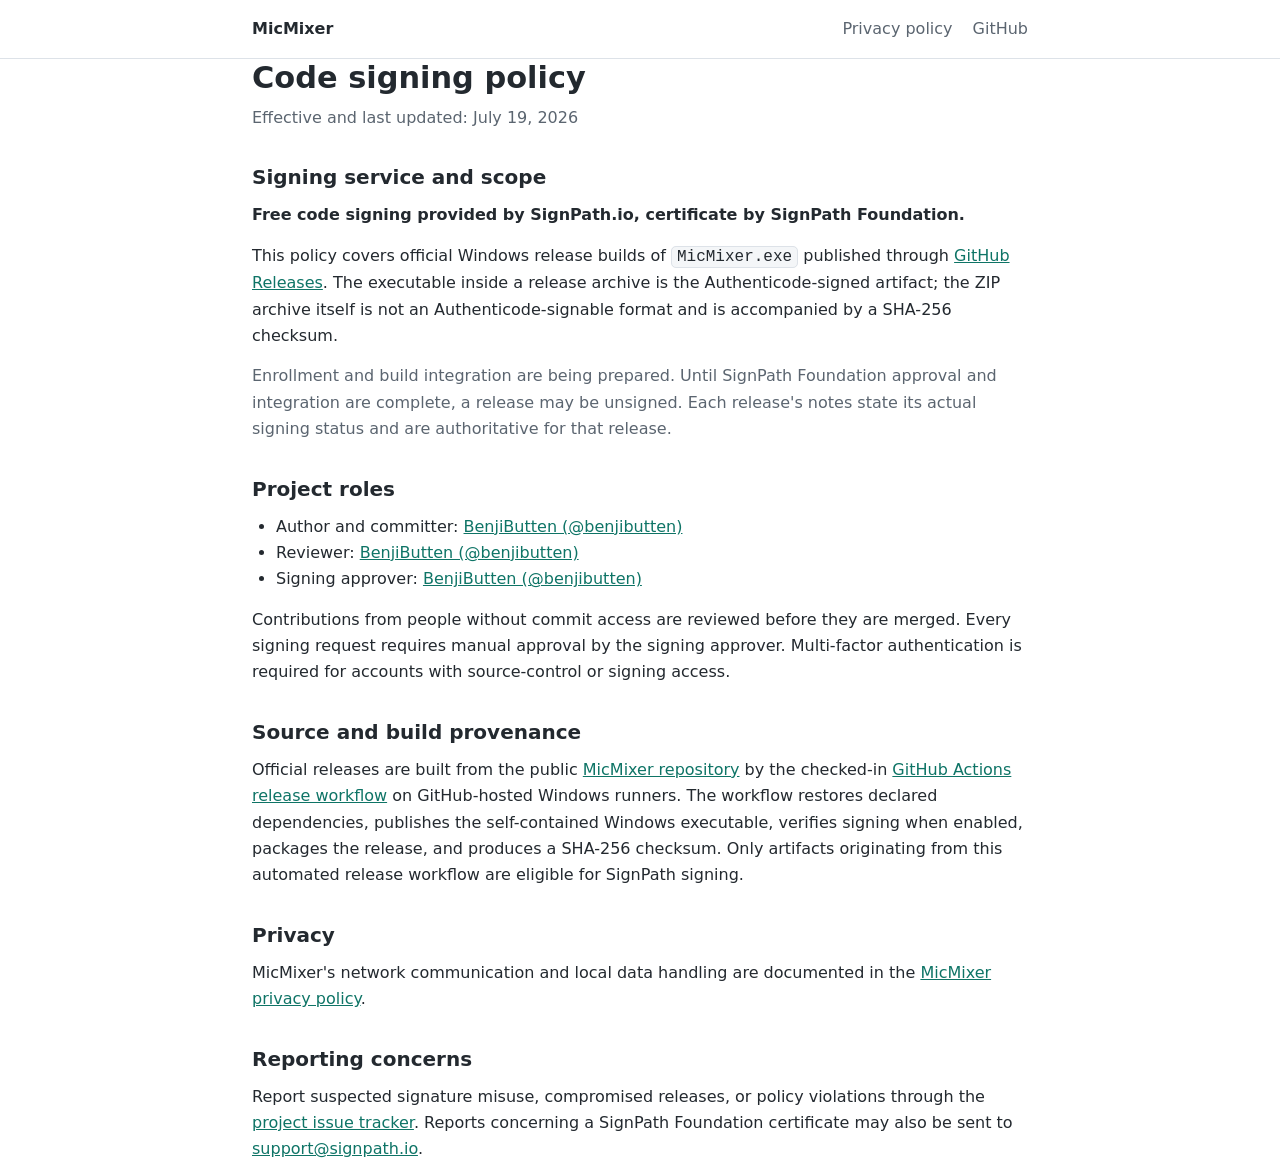
==== docs/code-signing-policy.html @ fc4dd53b "feat: add code signing policy and privacy policy documentation" ====
<!DOCTYPE html>
<html lang="en">
<head>
<meta charset="utf-8">
<meta name="viewport" content="width=device-width, initial-scale=1">
<title>Code signing policy - MicMixer</title>
<meta name="description" content="Code signing policy for MicMixer Windows release builds.">
<style>
  :root { --text:#23292f; --muted:#5b6570; --line:#dde2e8; --soft:#f4f6f8; --accent:#0e7466; }
  * { box-sizing:border-box; }
  body { margin:0; color:var(--text); background:#fff; font-family:system-ui,-apple-system,"Segoe UI",sans-serif; font-size:1rem; line-height:1.65; }
  .wrap { max-width:820px; margin:0 auto; padding:0 22px; }
  header { border-bottom:1px solid var(--line); }
  header .wrap { min-height:58px; display:flex; align-items:center; gap:20px; }
  header a { color:var(--muted); text-decoration:none; }
  header a:first-child { color:var(--text); font-weight:650; margin-right:auto; }
  main { padding:38px 22px 56px; }
  h1 { font-size:1.9rem; line-height:1.25; margin:0 0 8px; }
  h2 { font-size:1.25rem; margin:30px 0 8px; }
  p, ul { margin:0 0 14px; }
  ul { padding-left:24px; }
  code { background:var(--soft); border:1px solid var(--line); border-radius:5px; padding:1px 5px; }
  a { color:var(--accent); }
  .updated, .status { color:var(--muted); }
</style>
</head>
<body>
<header>
  <nav class="wrap" aria-label="Policy navigation">
    <a href="./">MicMixer</a>
    <a href="privacy.html">Privacy policy</a>
    <a href="https://github.com/benjibutten/MicMixer">GitHub</a>
  </nav>
</header>
<main class="wrap">
  <h1>Code signing policy</h1>
  <p class="updated">Effective and last updated: July 19, 2026</p>

  <h2>Signing service and scope</h2>
  <p><strong>Free code signing provided by SignPath.io, certificate by SignPath Foundation.</strong></p>
  <p>
    This policy covers official Windows release builds of <code>MicMixer.exe</code> published through
    <a href="https://github.com/benjibutten/MicMixer/releases">GitHub Releases</a>. The executable
    inside a release archive is the Authenticode-signed artifact; the ZIP archive itself is not an
    Authenticode-signable format and is accompanied by a SHA-256 checksum.
  </p>
  <p class="status">
    Enrollment and build integration are being prepared. Until SignPath Foundation approval and
    integration are complete, a release may be unsigned. Each release's notes state its actual
    signing status and are authoritative for that release.
  </p>

  <h2>Project roles</h2>
  <ul>
    <li>Author and committer: <a href="https://github.com/benjibutten">BenjiButten (@benjibutten)</a></li>
    <li>Reviewer: <a href="https://github.com/benjibutten">BenjiButten (@benjibutten)</a></li>
    <li>Signing approver: <a href="https://github.com/benjibutten">BenjiButten (@benjibutten)</a></li>
  </ul>
  <p>
    Contributions from people without commit access are reviewed before they are merged. Every
    signing request requires manual approval by the signing approver. Multi-factor authentication
    is required for accounts with source-control or signing access.
  </p>

  <h2>Source and build provenance</h2>
  <p>
    Official releases are built from the public
    <a href="https://github.com/benjibutten/MicMixer">MicMixer repository</a> by the checked-in
    <a href="https://github.com/benjibutten/MicMixer/blob/main/.github/workflows/release.yml">GitHub Actions release workflow</a>
    on GitHub-hosted Windows runners. The workflow restores declared dependencies, publishes the
    self-contained Windows executable, verifies signing when enabled, packages the release, and
    produces a SHA-256 checksum. Only artifacts originating from this automated release workflow
    are eligible for SignPath signing.
  </p>

  <h2>Privacy</h2>
  <p>
    MicMixer's network communication and local data handling are documented in the
    <a href="privacy.html">MicMixer privacy policy</a>.
  </p>

  <h2>Reporting concerns</h2>
  <p>
    Report suspected signature misuse, compromised releases, or policy violations through the
    <a href="https://github.com/benjibutten/MicMixer/issues">project issue tracker</a>. Reports
    concerning a SignPath Foundation certificate may also be sent to
    <a href="mailto:support@signpath.io">support@signpath.io</a>.
  </p>
</main>
</body>
</html>
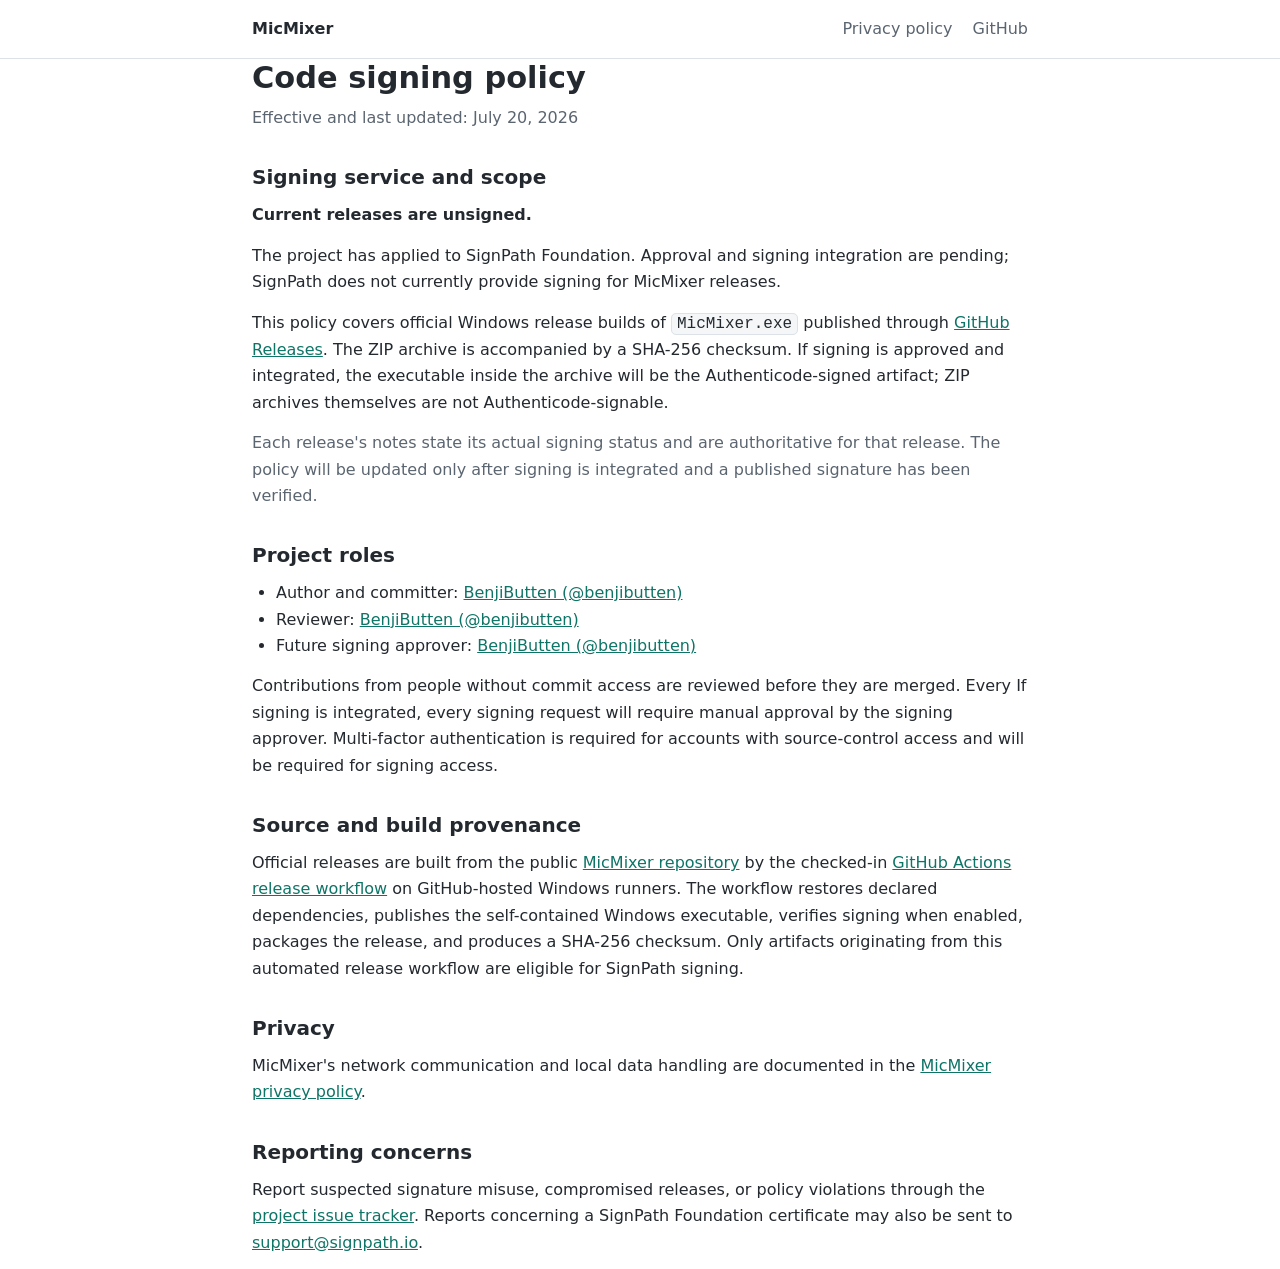
==== commit 2cfd0547: "feat: update build and release workflows for candidate builds and signing status documentation" ====
--- a/docs/code-signing-policy.html
+++ b/docs/code-signing-policy.html
@@ -34,32 +34,38 @@
 </header>
 <main class="wrap">
   <h1>Code signing policy</h1>
-  <p class="updated">Effective and last updated: July 19, 2026</p>
+  <p class="updated">Effective and last updated: July 20, 2026</p>
 
   <h2>Signing service and scope</h2>
-  <p><strong>Free code signing provided by SignPath.io, certificate by SignPath Foundation.</strong></p>
+  <p><strong>Current releases are unsigned.</strong></p>
+  <p>
+    The project has applied to SignPath Foundation. Approval and signing integration are pending;
+    SignPath does not currently provide signing for MicMixer releases.
+  </p>
   <p>
     This policy covers official Windows release builds of <code>MicMixer.exe</code> published through
-    <a href="https://github.com/benjibutten/MicMixer/releases">GitHub Releases</a>. The executable
-    inside a release archive is the Authenticode-signed artifact; the ZIP archive itself is not an
-    Authenticode-signable format and is accompanied by a SHA-256 checksum.
+    <a href="https://github.com/benjibutten/MicMixer/releases">GitHub Releases</a>. The ZIP archive
+    is accompanied by a SHA-256 checksum. If signing is approved and integrated, the executable
+    inside the archive will be the Authenticode-signed artifact; ZIP archives themselves are not
+    Authenticode-signable.
   </p>
   <p class="status">
-    Enrollment and build integration are being prepared. Until SignPath Foundation approval and
-    integration are complete, a release may be unsigned. Each release's notes state its actual
-    signing status and are authoritative for that release.
+    Each release's notes state its actual signing status and are authoritative for that release.
+    The policy will be updated only after signing is integrated and a published signature has been
+    verified.
   </p>
 
   <h2>Project roles</h2>
   <ul>
     <li>Author and committer: <a href="https://github.com/benjibutten">BenjiButten (@benjibutten)</a></li>
     <li>Reviewer: <a href="https://github.com/benjibutten">BenjiButten (@benjibutten)</a></li>
-    <li>Signing approver: <a href="https://github.com/benjibutten">BenjiButten (@benjibutten)</a></li>
+    <li>Future signing approver: <a href="https://github.com/benjibutten">BenjiButten (@benjibutten)</a></li>
   </ul>
   <p>
     Contributions from people without commit access are reviewed before they are merged. Every
-    signing request requires manual approval by the signing approver. Multi-factor authentication
-    is required for accounts with source-control or signing access.
+    If signing is integrated, every signing request will require manual approval by the signing
+    approver. Multi-factor authentication is required for accounts with source-control access and
+    will be required for signing access.
   </p>
 
   <h2>Source and build provenance</h2>
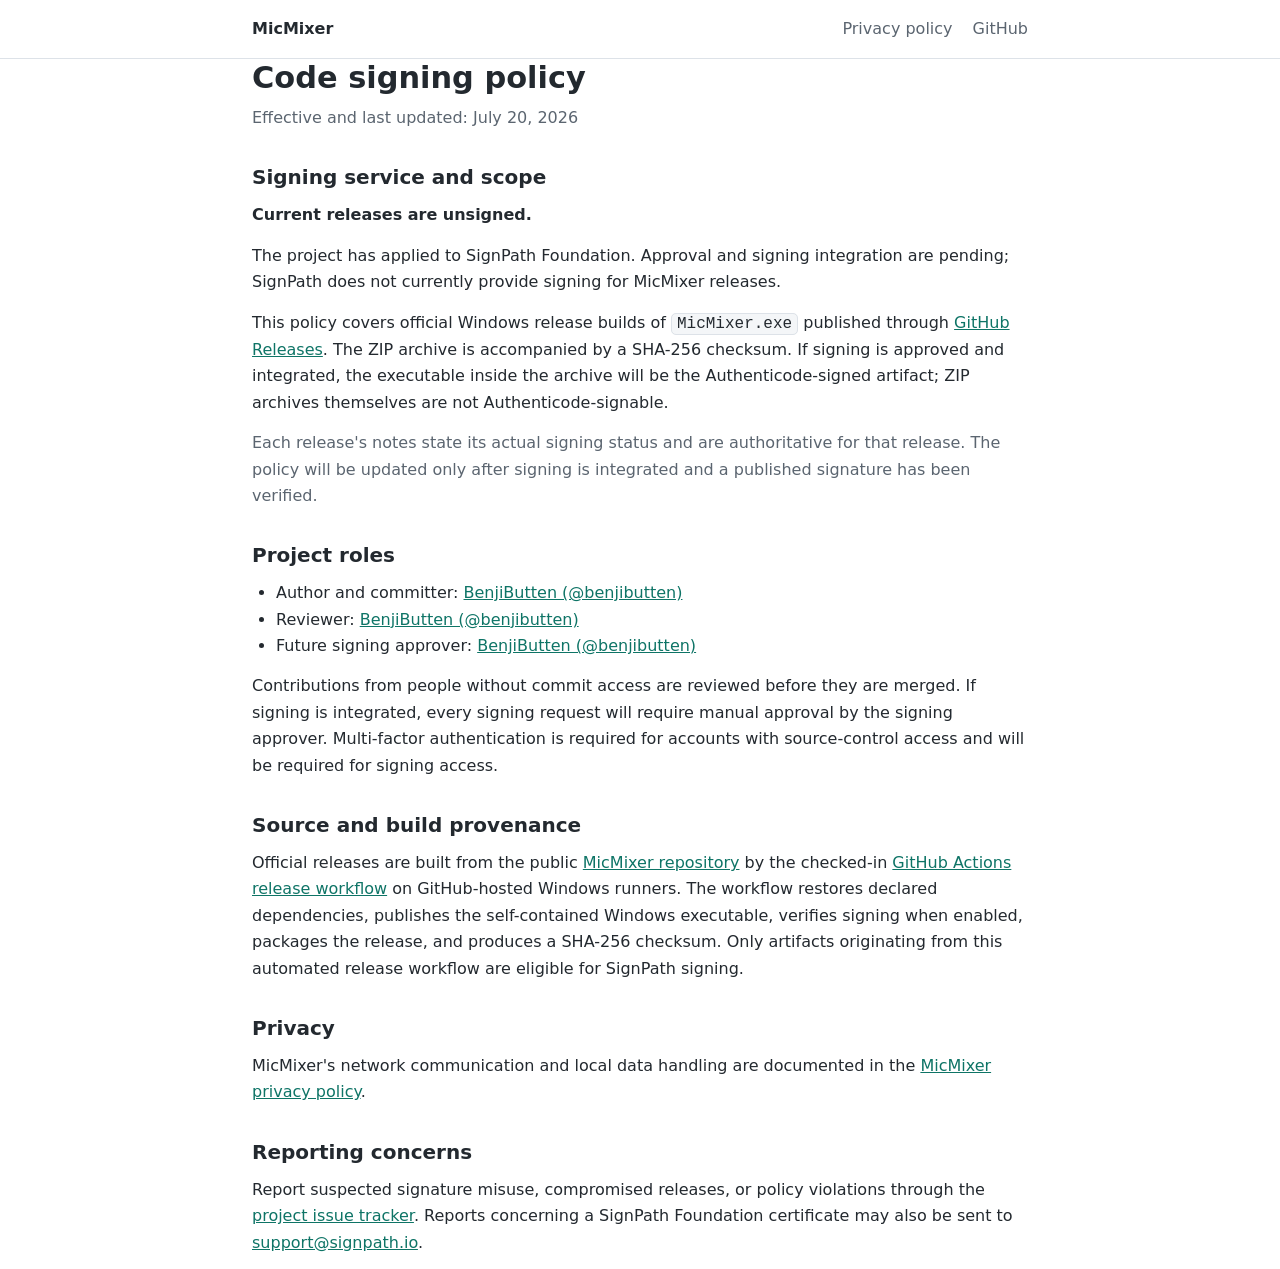
==== commit 96cf79e8: "docs(security): fix signing policy wording" ====
--- a/docs/code-signing-policy.html
+++ b/docs/code-signing-policy.html
@@ -62,7 +62,7 @@
     <li>Future signing approver: <a href="https://github.com/benjibutten">BenjiButten (@benjibutten)</a></li>
   </ul>
   <p>
-    Contributions from people without commit access are reviewed before they are merged. Every
+    Contributions from people without commit access are reviewed before they are merged.
     If signing is integrated, every signing request will require manual approval by the signing
     approver. Multi-factor authentication is required for accounts with source-control access and
     will be required for signing access.
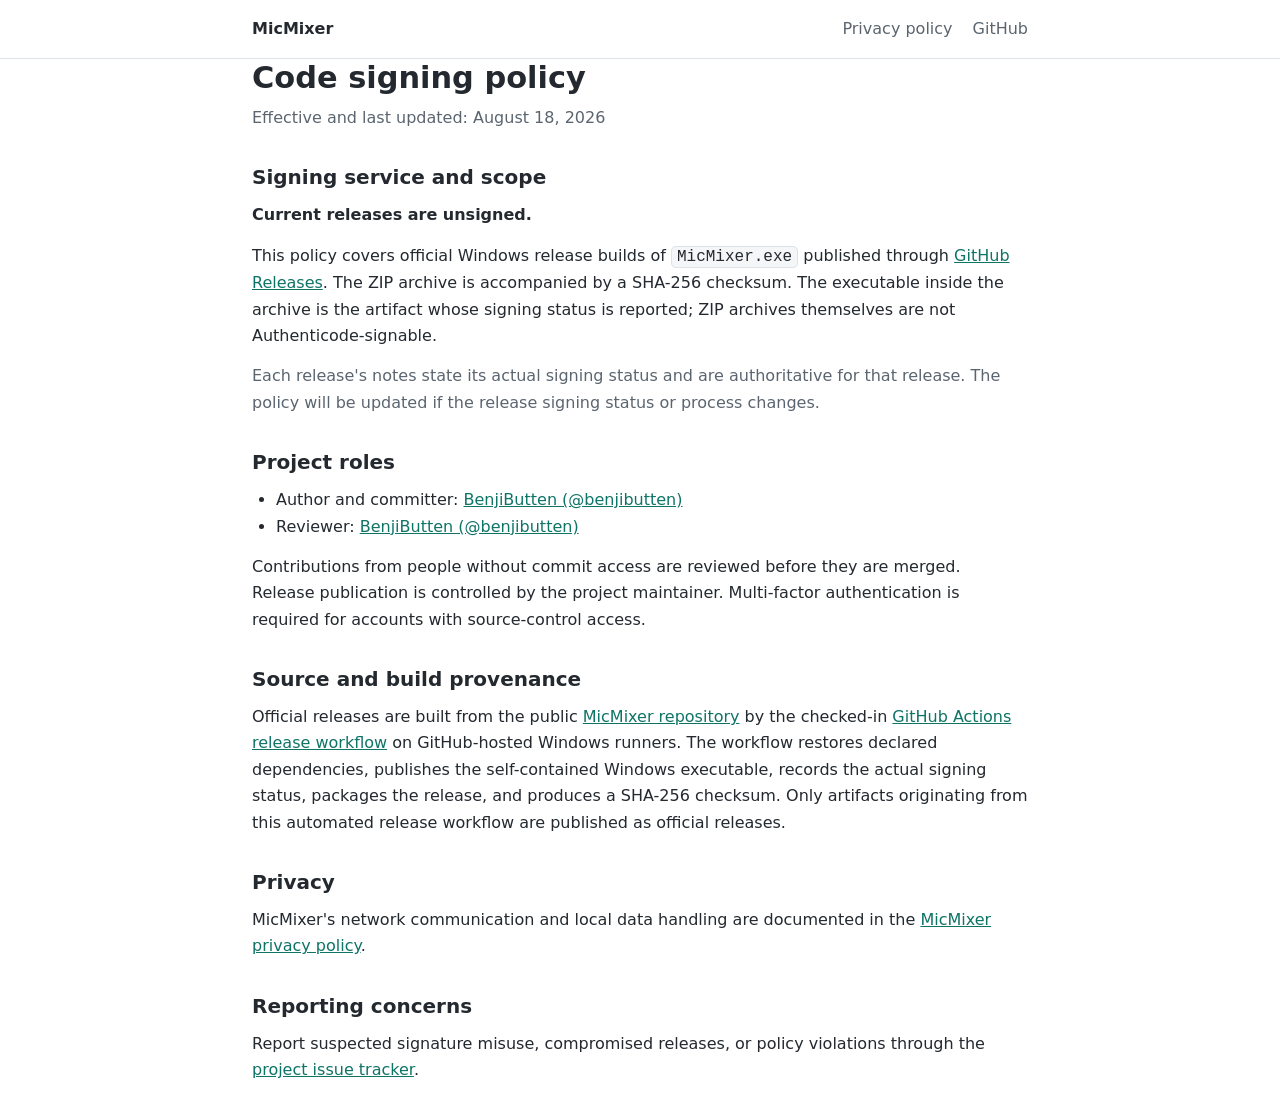
==== commit de109353: "fix: update code signing status references and remove pending approval notes" ====
--- a/docs/code-signing-policy.html
+++ b/docs/code-signing-policy.html
@@ -34,38 +34,30 @@
 </header>
 <main class="wrap">
   <h1>Code signing policy</h1>
-  <p class="updated">Effective and last updated: July 20, 2026</p>
+  <p class="updated">Effective and last updated: August 18, 2026</p>
 
   <h2>Signing service and scope</h2>
   <p><strong>Current releases are unsigned.</strong></p>
   <p>
-    The project has applied to SignPath Foundation. Approval and signing integration are pending;
-    SignPath does not currently provide signing for MicMixer releases.
-  </p>
-  <p>
     This policy covers official Windows release builds of <code>MicMixer.exe</code> published through
     <a href="https://github.com/benjibutten/MicMixer/releases">GitHub Releases</a>. The ZIP archive
-    is accompanied by a SHA-256 checksum. If signing is approved and integrated, the executable
-    inside the archive will be the Authenticode-signed artifact; ZIP archives themselves are not
-    Authenticode-signable.
+    is accompanied by a SHA-256 checksum. The executable inside the archive is the artifact whose
+    signing status is reported; ZIP archives themselves are not Authenticode-signable.
   </p>
   <p class="status">
     Each release's notes state its actual signing status and are authoritative for that release.
-    The policy will be updated only after signing is integrated and a published signature has been
-    verified.
+    The policy will be updated if the release signing status or process changes.
   </p>
 
   <h2>Project roles</h2>
   <ul>
     <li>Author and committer: <a href="https://github.com/benjibutten">BenjiButten (@benjibutten)</a></li>
     <li>Reviewer: <a href="https://github.com/benjibutten">BenjiButten (@benjibutten)</a></li>
-    <li>Future signing approver: <a href="https://github.com/benjibutten">BenjiButten (@benjibutten)</a></li>
   </ul>
   <p>
     Contributions from people without commit access are reviewed before they are merged.
-    If signing is integrated, every signing request will require manual approval by the signing
-    approver. Multi-factor authentication is required for accounts with source-control access and
-    will be required for signing access.
+    Release publication is controlled by the project maintainer. Multi-factor authentication is
+    required for accounts with source-control access.
   </p>
 
   <h2>Source and build provenance</h2>
@@ -74,9 +66,9 @@
     <a href="https://github.com/benjibutten/MicMixer">MicMixer repository</a> by the checked-in
     <a href="https://github.com/benjibutten/MicMixer/blob/main/.github/workflows/release.yml">GitHub Actions release workflow</a>
     on GitHub-hosted Windows runners. The workflow restores declared dependencies, publishes the
-    self-contained Windows executable, verifies signing when enabled, packages the release, and
+    self-contained Windows executable, records the actual signing status, packages the release, and
     produces a SHA-256 checksum. Only artifacts originating from this automated release workflow
-    are eligible for SignPath signing.
+    are published as official releases.
   </p>
 
   <h2>Privacy</h2>
@@ -88,9 +80,7 @@
   <h2>Reporting concerns</h2>
   <p>
     Report suspected signature misuse, compromised releases, or policy violations through the
-    <a href="https://github.com/benjibutten/MicMixer/issues">project issue tracker</a>. Reports
-    concerning a SignPath Foundation certificate may also be sent to
-    <a href="mailto:support@signpath.io">support@signpath.io</a>.
+    <a href="https://github.com/benjibutten/MicMixer/issues">project issue tracker</a>.
   </p>
 </main>
 </body>
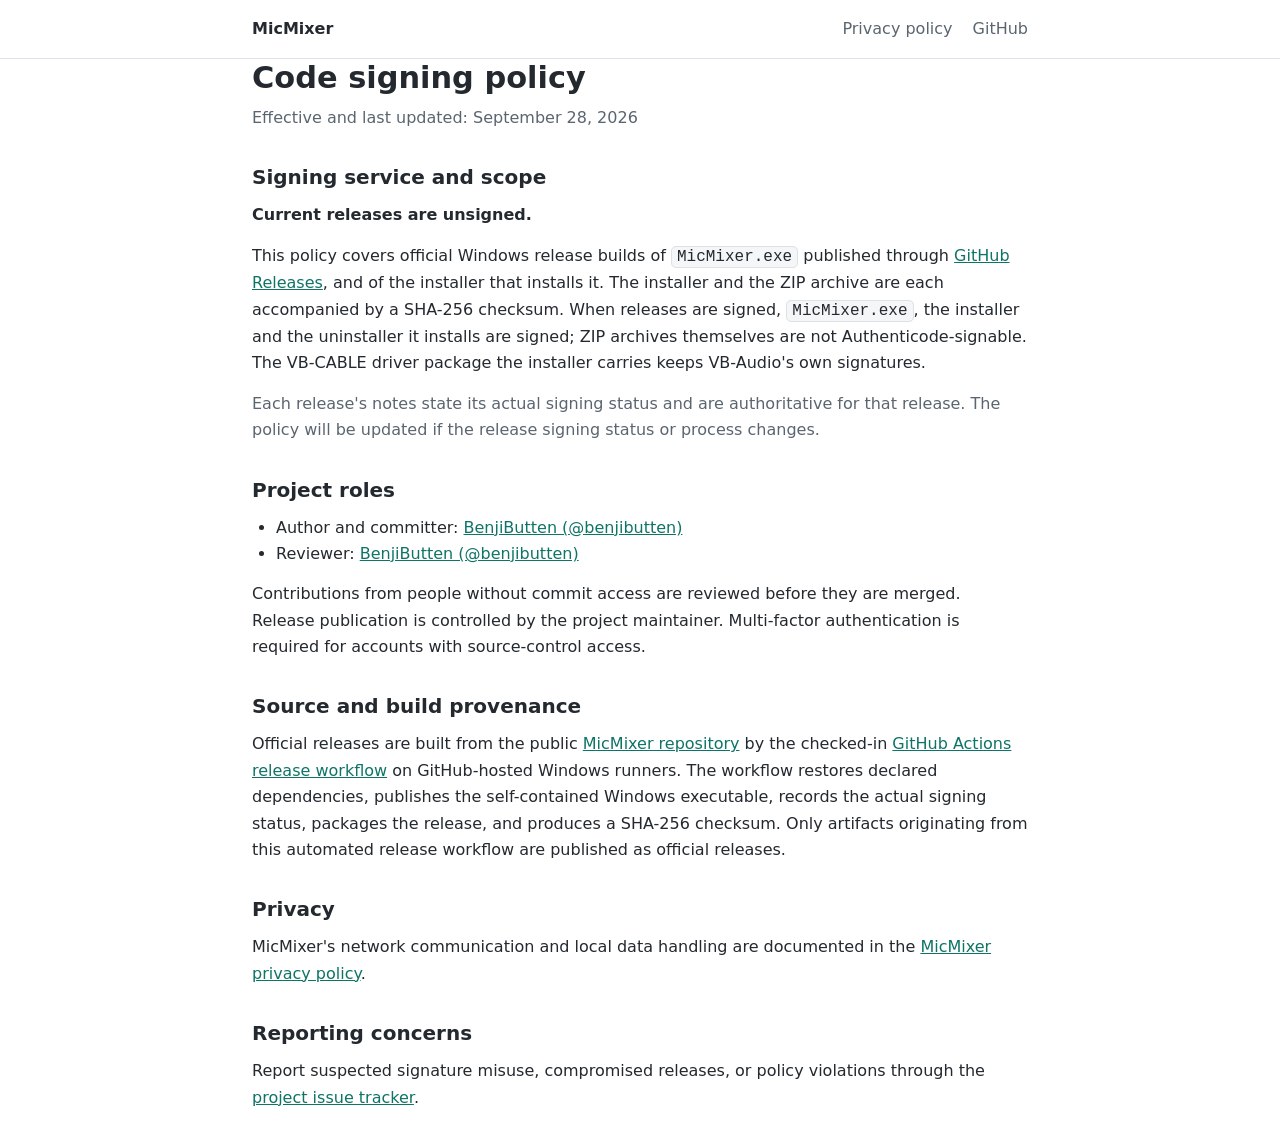
==== commit 2d6ac7c7: "docs: describe the installer, administrator mode and hotkey changes The website's download button fe" ====
--- a/docs/code-signing-policy.html
+++ b/docs/code-signing-policy.html
@@ -34,15 +34,17 @@
 </header>
 <main class="wrap">
   <h1>Code signing policy</h1>
-  <p class="updated">Effective and last updated: August 18, 2026</p>
+  <p class="updated">Effective and last updated: September 28, 2026</p>
 
   <h2>Signing service and scope</h2>
   <p><strong>Current releases are unsigned.</strong></p>
   <p>
     This policy covers official Windows release builds of <code>MicMixer.exe</code> published through
-    <a href="https://github.com/benjibutten/MicMixer/releases">GitHub Releases</a>. The ZIP archive
-    is accompanied by a SHA-256 checksum. The executable inside the archive is the artifact whose
-    signing status is reported; ZIP archives themselves are not Authenticode-signable.
+    <a href="https://github.com/benjibutten/MicMixer/releases">GitHub Releases</a>, and of the
+    installer that installs it. The installer and the ZIP archive are each accompanied by a SHA-256
+    checksum. When releases are signed, <code>MicMixer.exe</code>, the installer and the uninstaller
+    it installs are signed; ZIP archives themselves are not Authenticode-signable. The VB-CABLE
+    driver package the installer carries keeps VB-Audio's own signatures.
   </p>
   <p class="status">
     Each release's notes state its actual signing status and are authoritative for that release.
